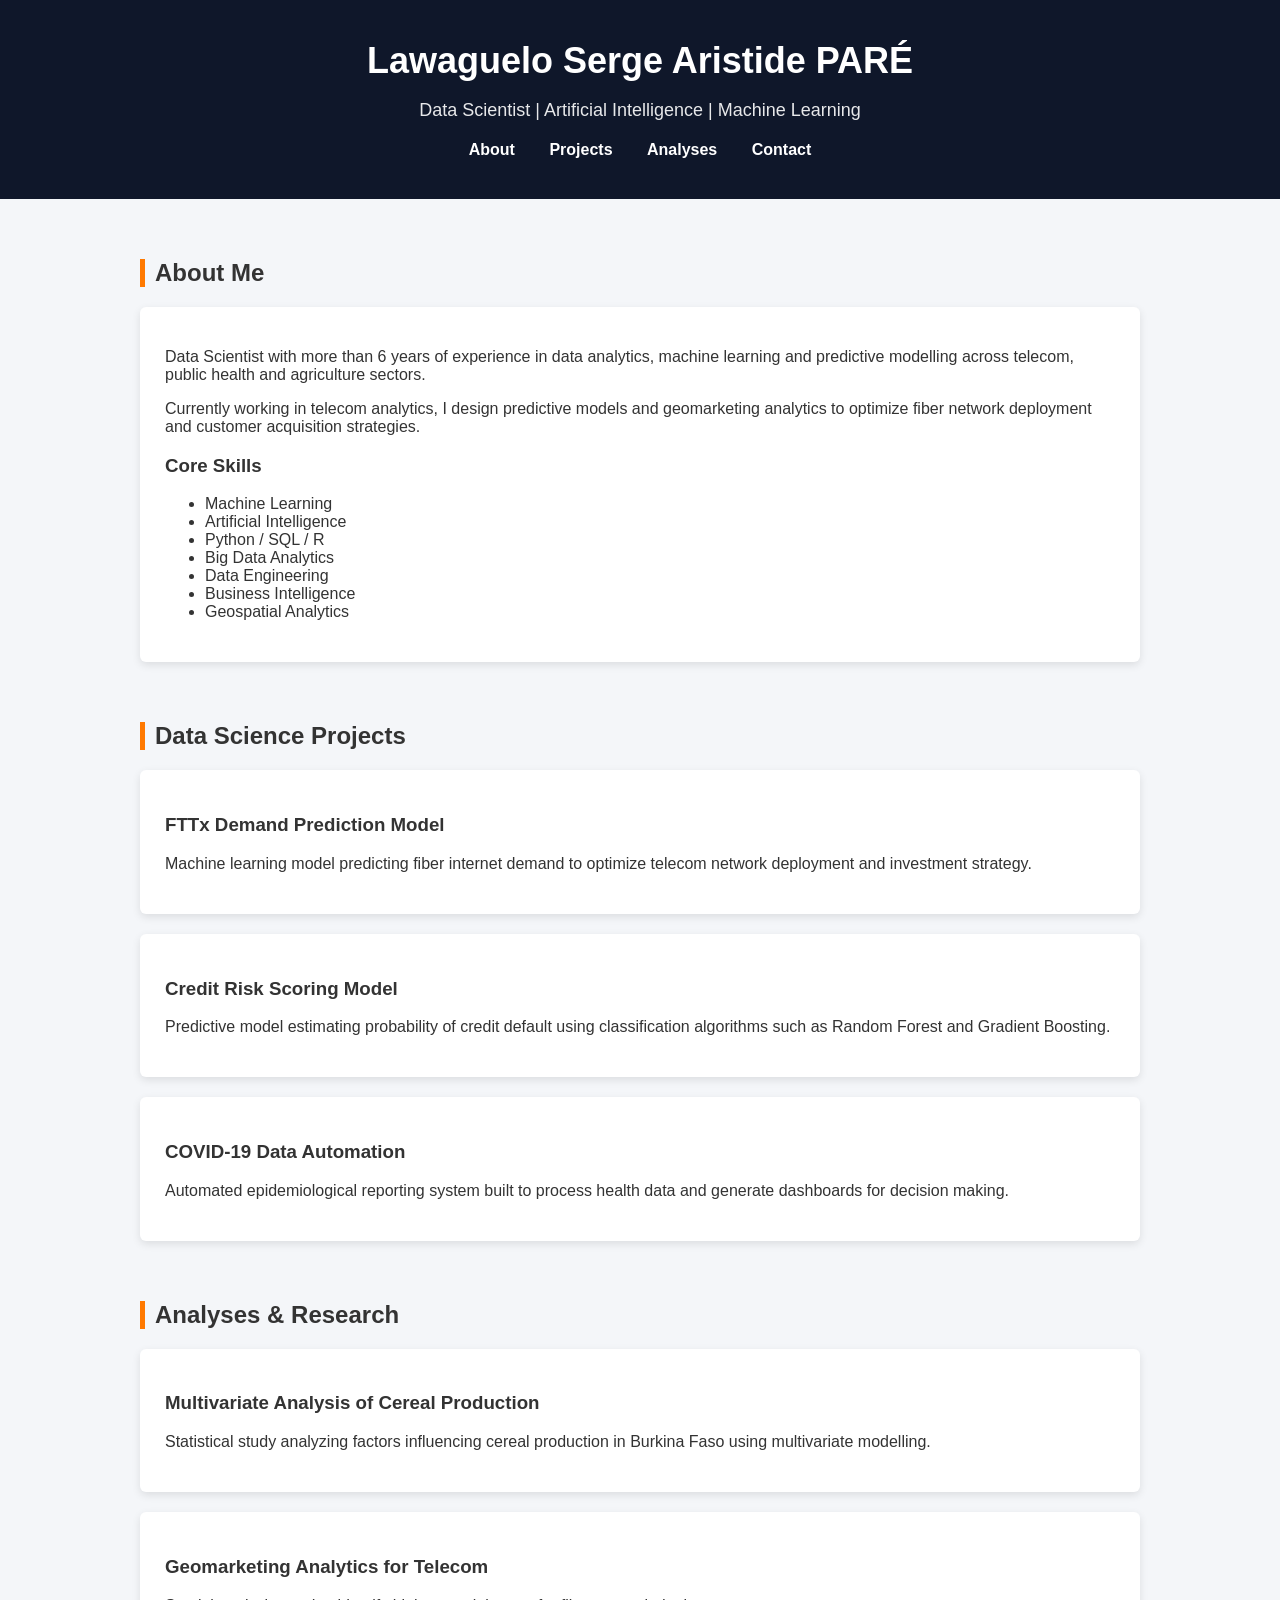
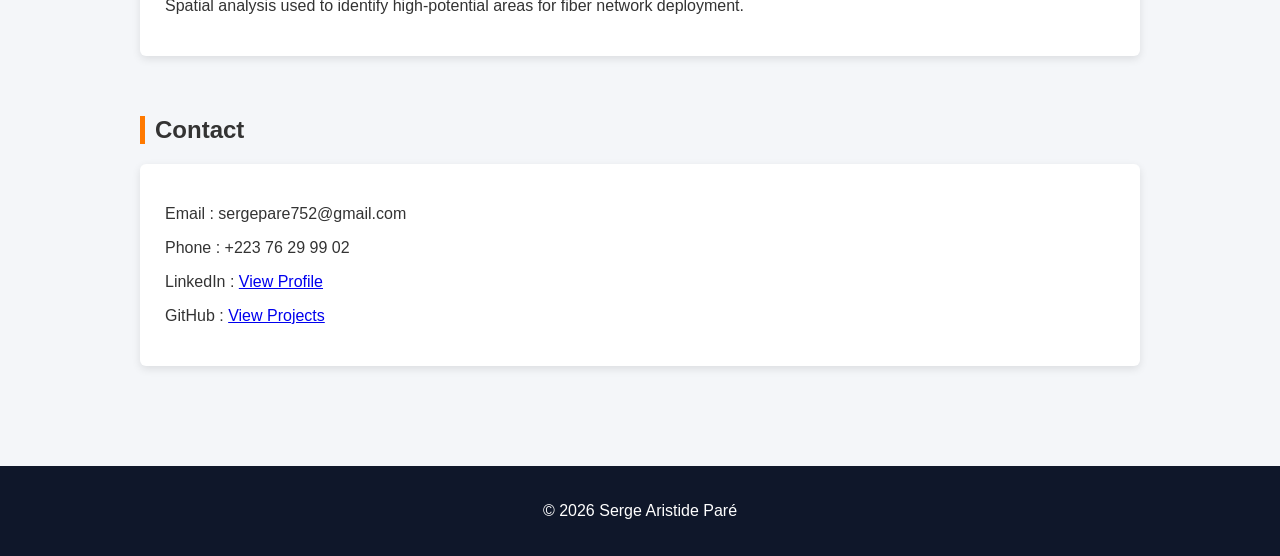
==== index.html @ e0f9a62b "Create index.html" ====
<!DOCTYPE html>
<html lang="en">
<head>
<meta charset="UTF-8">
<meta name="viewport" content="width=device-width, initial-scale=1.0">

<title>Serge Aristide Paré | Data Scientist</title>

<style>

body{
font-family: Arial, Helvetica, sans-serif;
margin:0;
background:#f4f6f9;
color:#333;
}

header{
background:#0f172a;
color:white;
padding:40px;
text-align:center;
}

header h1{
margin:0;
font-size:36px;
}

header p{
font-size:18px;
opacity:0.9;
}

nav{
margin-top:20px;
}

nav a{
color:white;
margin:0 15px;
text-decoration:none;
font-weight:bold;
}

nav a:hover{
text-decoration:underline;
}

.container{
max-width:1000px;
margin:auto;
padding:40px;
}

.section{
margin-bottom:60px;
}

h2{
border-left:5px solid #ff7900;
padding-left:10px;
}

.card{
background:white;
padding:25px;
margin-top:20px;
border-radius:6px;
box-shadow:0 3px 8px rgba(0,0,0,0.1);
}

footer{
background:#0f172a;
color:white;
text-align:center;
padding:20px;
}

</style>

</head>

<body>

<header>

<h1>Lawaguelo Serge Aristide PARÉ</h1>

<p>
Data Scientist | Artificial Intelligence | Machine Learning
</p>

<nav>
<a href="#about">About</a>
<a href="#projects">Projects</a>
<a href="#publications">Analyses</a>
<a href="#contact">Contact</a>
</nav>

</header>

<div class="container">

<section id="about" class="section">

<h2>About Me</h2>

<div class="card">

<p>
Data Scientist with more than 6 years of experience in data analytics,
machine learning and predictive modelling across telecom,
public health and agriculture sectors.
</p>

<p>
Currently working in telecom analytics, I design predictive models
and geomarketing analytics to optimize fiber network deployment
and customer acquisition strategies.
</p>

<h3>Core Skills</h3>

<ul>

<li>Machine Learning</li>
<li>Artificial Intelligence</li>
<li>Python / SQL / R</li>
<li>Big Data Analytics</li>
<li>Data Engineering</li>
<li>Business Intelligence</li>
<li>Geospatial Analytics</li>

</ul>

</div>

</section>


<section id="projects" class="section">

<h2>Data Science Projects</h2>

<div class="card">

<h3>FTTx Demand Prediction Model</h3>

<p>
Machine learning model predicting fiber internet demand
to optimize telecom network deployment and investment strategy.
</p>

</div>

<div class="card">

<h3>Credit Risk Scoring Model</h3>

<p>
Predictive model estimating probability of credit default
using classification algorithms such as Random Forest
and Gradient Boosting.
</p>

</div>

<div class="card">

<h3>COVID-19 Data Automation</h3>

<p>
Automated epidemiological reporting system built
to process health data and generate dashboards
for decision making.
</p>

</div>

</section>


<section id="publications" class="section">

<h2>Analyses & Research</h2>

<div class="card">

<h3>Multivariate Analysis of Cereal Production</h3>

<p>
Statistical study analyzing factors influencing cereal production
in Burkina Faso using multivariate modelling.
</p>

</div>

<div class="card">

<h3>Geomarketing Analytics for Telecom</h3>

<p>
Spatial analysis used to identify high-potential areas
for fiber network deployment.
</p>

</div>

</section>


<section id="contact" class="section">

<h2>Contact</h2>

<div class="card">

<p>Email : sergepare752@gmail.com</p>

<p>Phone : +223 76 29 99 02</p>

<p>LinkedIn :  
<a href="https://linkedin.com" target="_blank">
View Profile
</a>
</p>

<p>GitHub :  
<a href="https://github.com" target="_blank">
View Projects
</a>
</p>

</div>

</section>

</div>

<footer>

<p>© 2026 Serge Aristide Paré</p>

</footer>

</body>
</html>
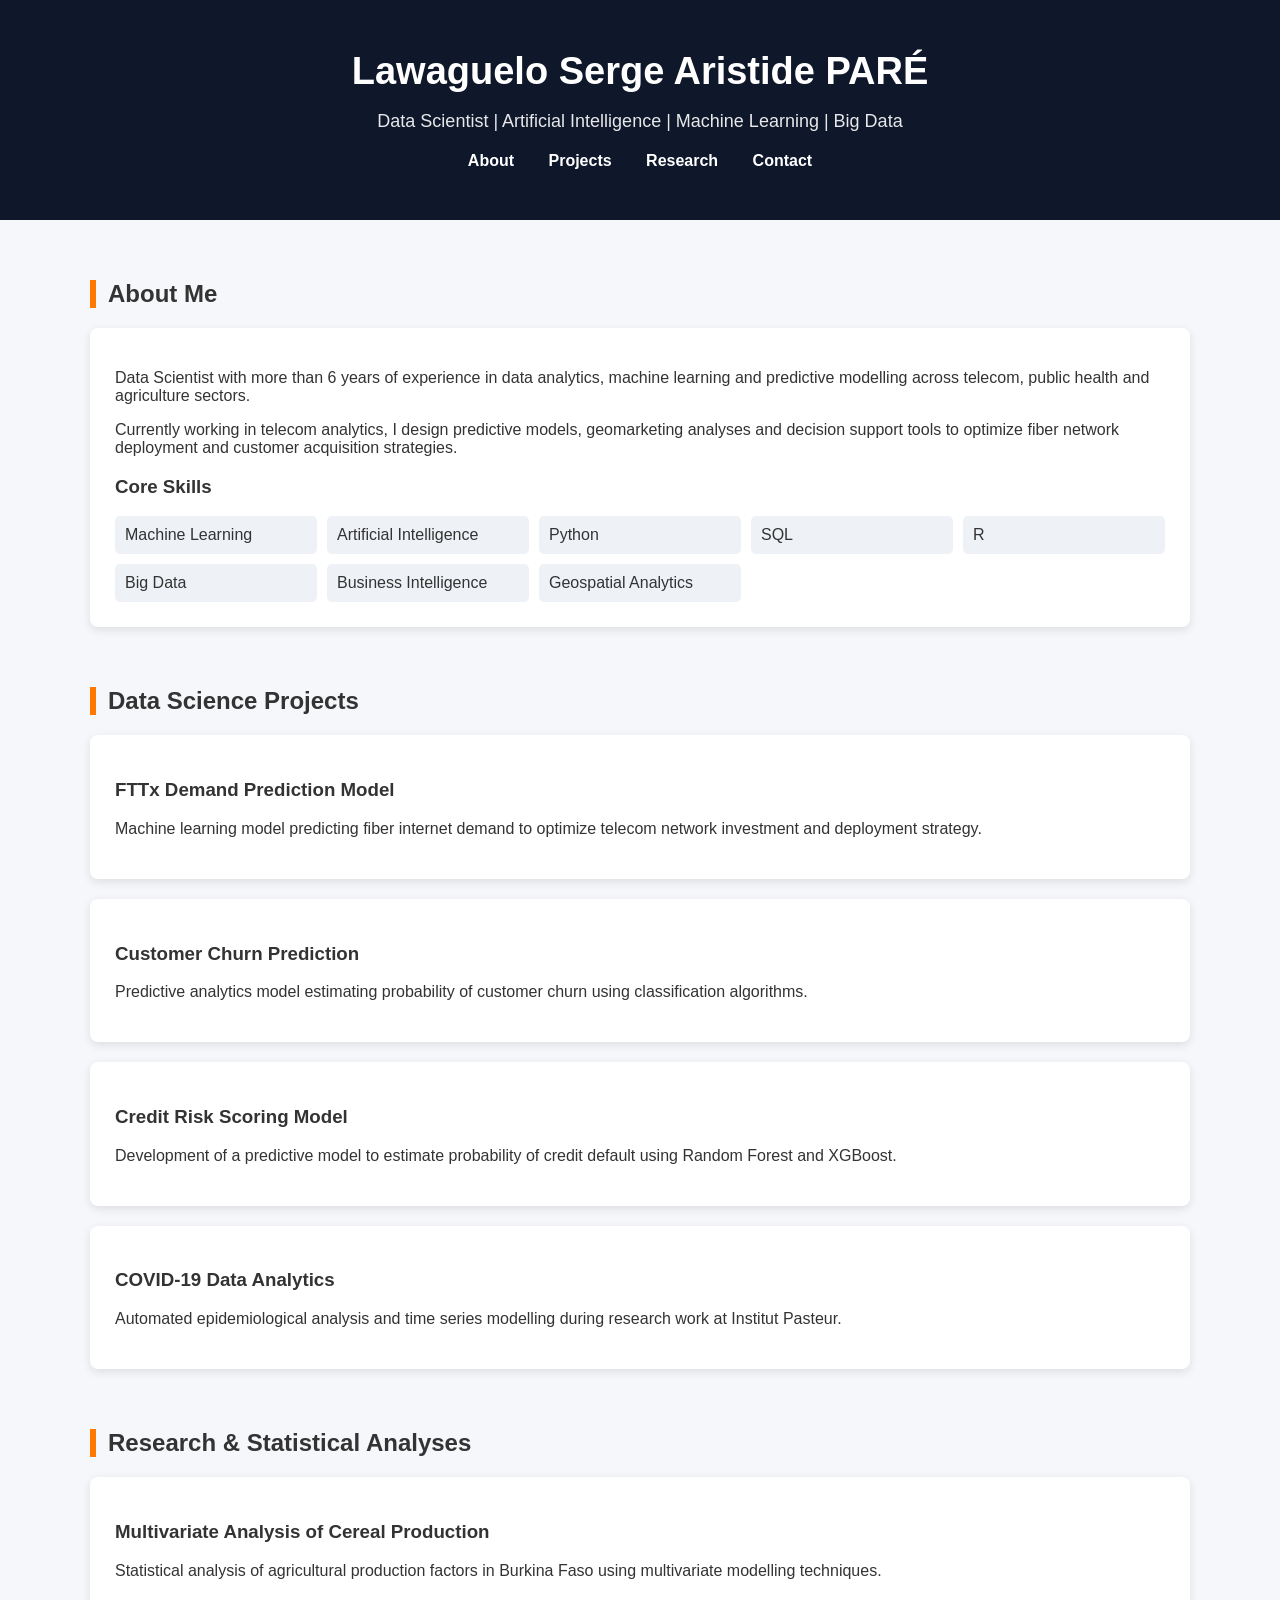
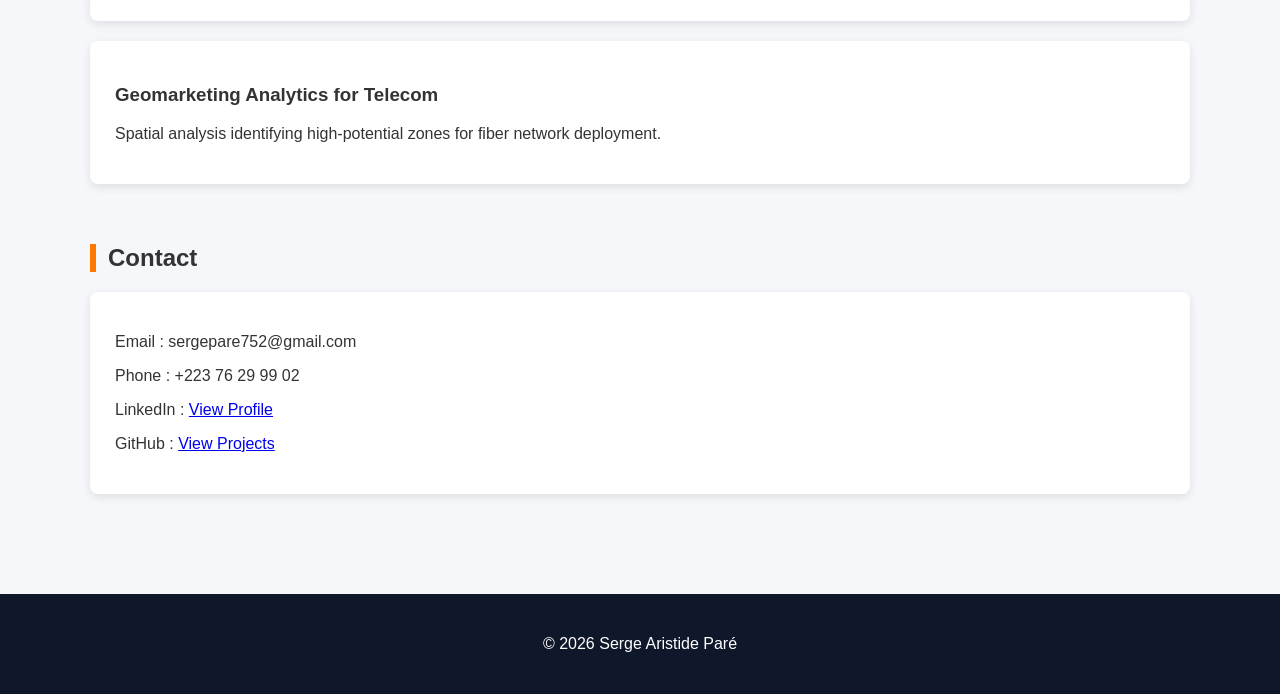
==== commit dca421ba: "Update index.html Nouvelle version" ====
--- a/index.html
+++ b/index.html
@@ -1,5 +1,6 @@
 <!DOCTYPE html>
 <html lang="en">
+
 <head>
 <meta charset="UTF-8">
 <meta name="viewport" content="width=device-width, initial-scale=1.0">
@@ -11,20 +12,20 @@
 body{
 font-family: Arial, Helvetica, sans-serif;
 margin:0;
-background:#f4f6f9;
+background:#f5f7fb;
 color:#333;
 }
 
 header{
 background:#0f172a;
 color:white;
-padding:40px;
+padding:50px;
 text-align:center;
 }
 
 header h1{
 margin:0;
-font-size:36px;
+font-size:38px;
 }
 
 header p{
@@ -48,7 +49,7 @@
 }
 
 .container{
-max-width:1000px;
+max-width:1100px;
 margin:auto;
 padding:40px;
 }
@@ -58,23 +59,35 @@
 }
 
 h2{
-border-left:5px solid #ff7900;
-padding-left:10px;
+border-left:6px solid #ff7900;
+padding-left:12px;
 }
 
 .card{
 background:white;
 padding:25px;
 margin-top:20px;
-border-radius:6px;
-box-shadow:0 3px 8px rgba(0,0,0,0.1);
+border-radius:8px;
+box-shadow:0 3px 10px rgba(0,0,0,0.1);
+}
+
+.skills{
+display:grid;
+grid-template-columns:repeat(auto-fit,minmax(200px,1fr));
+gap:10px;
+}
+
+.skill{
+background:#eef2f7;
+padding:10px;
+border-radius:5px;
 }
 
 footer{
 background:#0f172a;
 color:white;
 text-align:center;
-padding:20px;
+padding:25px;
 }
 
 </style>
@@ -88,18 +101,21 @@
 <h1>Lawaguelo Serge Aristide PARÉ</h1>
 
 <p>
-Data Scientist | Artificial Intelligence | Machine Learning
+Data Scientist | Artificial Intelligence | Machine Learning | Big Data
 </p>
 
 <nav>
+
 <a href="#about">About</a>
 <a href="#projects">Projects</a>
-<a href="#publications">Analyses</a>
+<a href="#research">Research</a>
 <a href="#contact">Contact</a>
+
 </nav>
 
 </header>
 
+
 <div class="container">
 
 <section id="about" class="section">
@@ -109,30 +125,35 @@
 <div class="card">
 
 <p>
+
 Data Scientist with more than 6 years of experience in data analytics,
 machine learning and predictive modelling across telecom,
 public health and agriculture sectors.
-</p>
-
-<p>
-Currently working in telecom analytics, I design predictive models
-and geomarketing analytics to optimize fiber network deployment
-and customer acquisition strategies.
+
+</p>
+
+<p>
+
+Currently working in telecom analytics, I design predictive models,
+geomarketing analyses and decision support tools to optimize
+fiber network deployment and customer acquisition strategies.
+
 </p>
 
 <h3>Core Skills</h3>
 
-<ul>
-
-<li>Machine Learning</li>
-<li>Artificial Intelligence</li>
-<li>Python / SQL / R</li>
-<li>Big Data Analytics</li>
-<li>Data Engineering</li>
-<li>Business Intelligence</li>
-<li>Geospatial Analytics</li>
-
-</ul>
+<div class="skills">
+
+<div class="skill">Machine Learning</div>
+<div class="skill">Artificial Intelligence</div>
+<div class="skill">Python</div>
+<div class="skill">SQL</div>
+<div class="skill">R</div>
+<div class="skill">Big Data</div>
+<div class="skill">Business Intelligence</div>
+<div class="skill">Geospatial Analytics</div>
+
+</div>
 
 </div>
 
@@ -148,8 +169,23 @@
 <h3>FTTx Demand Prediction Model</h3>
 
 <p>
+
 Machine learning model predicting fiber internet demand
-to optimize telecom network deployment and investment strategy.
+to optimize telecom network investment and deployment strategy.
+
+</p>
+
+</div>
+
+<div class="card">
+
+<h3>Customer Churn Prediction</h3>
+
+<p>
+
+Predictive analytics model estimating probability of customer
+churn using classification algorithms.
+
 </p>
 
 </div>
@@ -159,39 +195,43 @@
 <h3>Credit Risk Scoring Model</h3>
 
 <p>
-Predictive model estimating probability of credit default
-using classification algorithms such as Random Forest
-and Gradient Boosting.
-</p>
-
-</div>
-
-<div class="card">
-
-<h3>COVID-19 Data Automation</h3>
-
-<p>
-Automated epidemiological reporting system built
-to process health data and generate dashboards
-for decision making.
-</p>
-
-</div>
-
-</section>
-
-
-<section id="publications" class="section">
-
-<h2>Analyses & Research</h2>
+
+Development of a predictive model to estimate
+probability of credit default using Random Forest and XGBoost.
+
+</p>
+
+</div>
+
+<div class="card">
+
+<h3>COVID-19 Data Analytics</h3>
+
+<p>
+
+Automated epidemiological analysis and time series modelling
+during research work at Institut Pasteur.
+
+</p>
+
+</div>
+
+</section>
+
+
+<section id="research" class="section">
+
+<h2>Research & Statistical Analyses</h2>
 
 <div class="card">
 
 <h3>Multivariate Analysis of Cereal Production</h3>
 
 <p>
-Statistical study analyzing factors influencing cereal production
-in Burkina Faso using multivariate modelling.
+
+Statistical analysis of agricultural production factors
+in Burkina Faso using multivariate modelling techniques.
+
 </p>
 
 </div>
@@ -201,8 +241,10 @@
 <h3>Geomarketing Analytics for Telecom</h3>
 
 <p>
-Spatial analysis used to identify high-potential areas
+
+Spatial analysis identifying high-potential zones
 for fiber network deployment.
+
 </p>
 
 </div>
@@ -220,16 +262,22 @@
 
 <p>Phone : +223 76 29 99 02</p>
 
-<p>LinkedIn :  
+<p>
+
+LinkedIn :
 <a href="https://linkedin.com" target="_blank">
 View Profile
 </a>
-</p>
-
-<p>GitHub :  
+
+</p>
+
+<p>
+
+GitHub :
 <a href="https://github.com" target="_blank">
 View Projects
 </a>
+
 </p>
 
 </div>
